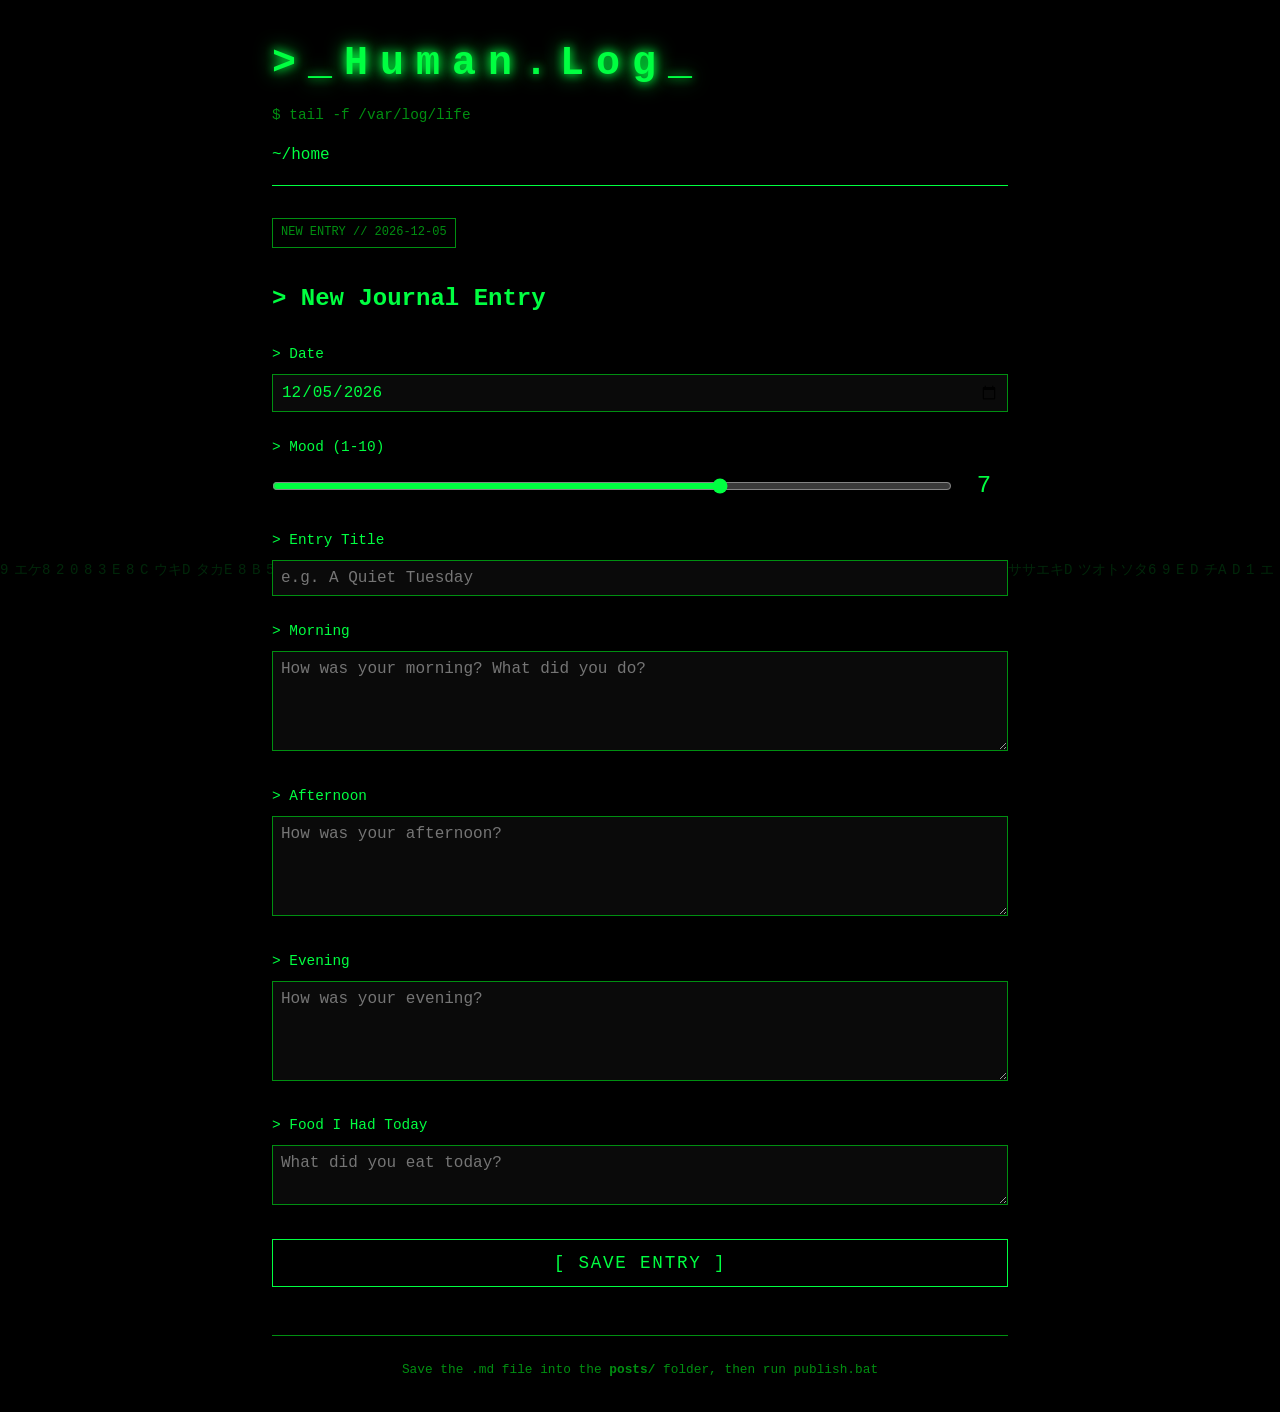
==== journal.html @ b3be8eaa "update" ====
<!DOCTYPE html>
<html lang="en">
<head>
  <meta charset="UTF-8">
  <meta name="viewport" content="width=device-width, initial-scale=1.0">
  <title>Journal Entry — Human.Log</title>
  <link rel="stylesheet" href="css/style.css">
  <style>
    .form-group { margin-bottom: 1.5rem; }
    .form-group label { display: block; color: #00ff41; margin-bottom: 0.5rem; font-size: 0.9rem; }
    .form-group input, .form-group textarea {
      width: 100%; background: #0a0a0a; border: 1px solid #008f11;
      color: #00ff41; font-family: inherit; font-size: 1rem; padding: 0.5rem;
      outline: none;
    }
    .form-group input:focus, .form-group textarea:focus {
      border-color: #00ff41; box-shadow: 0 0 10px rgba(0,255,65,0.3);
    }
    .form-group textarea { min-height: 100px; resize: vertical; }
    .mood-row { display: flex; gap: 0.5rem; align-items: center; }
    .mood-row input[type=range] { flex: 1; accent-color: #00ff41; background: #0a0a0a; height: 4px; }
    .mood-value { font-size: 1.5rem; min-width: 3rem; text-align: center; }
    .btn-save {
      background: transparent; border: 1px solid #00ff41; color: #00ff41;
      font-family: inherit; font-size: 1.1rem; padding: 0.8rem 2rem;
      cursor: pointer; letter-spacing: 0.1em; width: 100%;
    }
    .btn-save:hover { background: rgba(0,255,65,0.1); box-shadow: 0 0 15px rgba(0,255,65,0.3); }
    .preview { margin-top: 2rem; display: none; }
    .preview.show { display: block; }
    .preview-box { background: #0a0a0a; border: 1px solid #008f11; padding: 1rem; white-space: pre-wrap; font-size: 0.85rem; max-height: 300px; overflow-y: auto; }
  </style>
</head>
<body>
  <canvas id="matrix-canvas"></canvas>
  <div class="container">
    <header>
      <h1>>_Human.Log<span>_</span></h1>
      <div class="tagline">$ tail -f /var/log/life</div>
      <nav><a href="index.html">~/home</a></nav>
    </header>

    <div class="status-bar" id="status-bar">NEW ENTRY // INITIALIZING...</div>
    <h2 style="margin-bottom:1.5rem">> New Journal Entry</h2>

    <form id="journal-form">
      <div class="form-group">
        <label>> Date</label>
        <input type="date" id="entry-date">
      </div>

      <div class="form-group">
        <label>> Mood (1-10)</label>
        <div class="mood-row">
          <input type="range" id="mood" min="1" max="10" value="7">
          <span class="mood-value" id="mood-display">7</span>
        </div>
      </div>

      <div class="form-group">
        <label>> Entry Title</label>
        <input type="text" id="entry-title" placeholder="e.g. A Quiet Tuesday">
      </div>

      <div class="form-group">
        <label>> Morning</label>
        <textarea id="morning" placeholder="How was your morning? What did you do?"></textarea>
      </div>

      <div class="form-group">
        <label>> Afternoon</label>
        <textarea id="afternoon" placeholder="How was your afternoon?"></textarea>
      </div>

      <div class="form-group">
        <label>> Evening</label>
        <textarea id="evening" placeholder="How was your evening?"></textarea>
      </div>

      <div class="form-group">
        <label>> Food I Had Today</label>
        <textarea id="food" placeholder="What did you eat today?" style="min-height:60px"></textarea>
      </div>

      <button type="button" class="btn-save" id="save-btn">[ SAVE ENTRY ]</button>
    </form>

    <div class="preview" id="preview">
      <div class="status-bar">PREVIEW</div>
      <div class="preview-box" id="preview-content"></div>
      <button type="button" class="btn-save" id="download-btn" style="margin-top:1rem">[ DOWNLOAD .md FILE ]</button>
    </div>

    <footer style="margin-top:3rem">
      <p>Save the .md file into the <strong>posts/</strong> folder, then run publish.bat</p>
    </footer>
  </div>

  <script src="js/matrix-rain.js"></script>
  <script>
    document.getElementById('status-bar').textContent = 'NEW ENTRY // ' + new Date().toISOString().split('T')[0];
  </script>
  <script>
    const moodSlider = document.getElementById('mood');
    const moodDisplay = document.getElementById('mood-display');
    const dateInput = document.getElementById('entry-date');
    dateInput.value = new Date().toISOString().split('T')[0];

    moodSlider.addEventListener('input', () => {
      moodDisplay.textContent = moodSlider.value;
    });

    function generateMarkdown() {
      const date = dateInput.value;
      const mood = moodSlider.value;
      const title = document.getElementById('entry-title').value || 'Journal Entry - ' + date;
      const morning = document.getElementById('morning').value;
      const afternoon = document.getElementById('afternoon').value;
      const evening = document.getElementById('evening').value;
      const food = document.getElementById('food').value;

      let md = '# ' + title + '\n';
      md += 'Date: ' + date + '\n';
      md += 'Mood: ' + mood + '/10\n\n';
      if (morning) md += '## Morning\n' + morning + '\n\n';
      if (afternoon) md += '## Afternoon\n' + afternoon + '\n\n';
      if (evening) md += '## Evening\n' + evening + '\n\n';
      if (food) md += '## Food I Had Today\n' + food + '\n\n';
      return md;
    }

    function getSlug(title, date) {
      const base = title.toLowerCase().replace(/[^a-z0-9]+/g, '-').replace(/^-|-$/g, '') || 'entry';
      return date + '-' + base;
    }

    document.getElementById('save-btn').addEventListener('click', () => {
      const md = generateMarkdown();
      document.getElementById('preview-content').textContent = md;
      document.getElementById('preview').classList.add('show');
    });

    document.getElementById('download-btn').addEventListener('click', () => {
      const date = dateInput.value;
      const title = document.getElementById('entry-title').value || 'untitled';
      const slug = getSlug(title, date);
      const md = generateMarkdown();
      const blob = new Blob([md], { type: 'text/markdown' });
      const a = document.createElement('a');
      a.href = URL.createObjectURL(blob);
      a.download = slug + '.md';
      a.click();
      URL.revokeObjectURL(a.href);
    });
  </script>
</body>
</html>
---- css/style.css ----
* { margin: 0; padding: 0; box-sizing: border-box; }
body { background-color: #000; color: #00ff41; font-family: 'Courier New', Courier, monospace; line-height: 1.6; }
#matrix-canvas { position: fixed; top: 0; left: 0; width: 100%; height: 100%; z-index: 0; opacity: 0.15; pointer-events: none; }
.container { position: relative; z-index: 1; max-width: 800px; margin: 0 auto; padding: 2rem; min-height: 100vh; }
header { border-bottom: 1px solid #00ff41; padding-bottom: 1rem; margin-bottom: 2rem; }
header h1 { font-size: 2.5rem; text-shadow: 0 0 10px #00ff41, 0 0 20px #00ff41; letter-spacing: 0.3em; }
header h1 span { animation: blink 1s step-end infinite; }
.tagline { color: #008f11; font-size: 0.9rem; margin-top: 0.5rem; }
nav { margin-top: 1rem; }
nav a { color: #00ff41; text-decoration: none; margin-right: 1.5rem; }
nav a:hover { text-shadow: 0 0 8px #00ff41; }
.hero { text-align: center; padding: 3rem 0; border: 1px solid #00ff41; margin-bottom: 3rem; background: rgba(0,255,65,0.03); }
.hero h2 { font-size: 1.3rem; text-transform: uppercase; letter-spacing: 0.2em; margin-bottom: 1rem; }
.hero p { color: #008f11; max-width: 600px; margin: 0 auto; }
.post-list { list-style: none; }
.post-item { border: 1px solid #008f11; padding: 1.5rem; margin-bottom: 1.5rem; }
.post-item:hover { border-color: #00ff41; box-shadow: 0 0 15px rgba(0,255,65,0.2); }
.post-item h3 { margin-bottom: 0.5rem; }
.post-item h3 a { color: #00ff41; text-decoration: none; }
.post-item h3 a:hover { text-shadow: 0 0 8px #00ff41; }
.post-meta { font-size: 0.8rem; color: #008f11; margin-bottom: 0.8rem; }
.post-content { color: #ccc; padding: 2rem 0; }
.post-content h1 { font-size: 2rem; margin: 2rem 0 1rem; text-shadow: 0 0 8px #00ff41; }
.post-content h2 { font-size: 1.5rem; margin: 1.5rem 0 1rem; color: #00ff41; }
.post-content p { margin-bottom: 1rem; }
.post-content code { background: #0a0a0a; border: 1px solid #008f11; padding: 0.2rem 0.4rem; color: #00ff41; }
.post-content pre { background: #0a0a0a; border: 1px solid #008f11; padding: 1rem; margin: 1rem 0; overflow-x: auto; }
.post-content blockquote { border-left: 3px solid #00ff41; padding-left: 1rem; margin: 1rem 0; color: #008f11; }
footer { border-top: 1px solid #008f11; padding-top: 1.5rem; margin-top: 3rem; text-align: center; font-size: 0.8rem; color: #008f11; }
footer a { color: #00ff41; text-decoration: none; }
@keyframes blink { 50% { opacity: 0; } }
.status-bar { font-size: 0.75rem; color: #008f11; border: 1px solid #008f11; padding: 0.3rem 0.5rem; margin-bottom: 2rem; display: inline-block; }
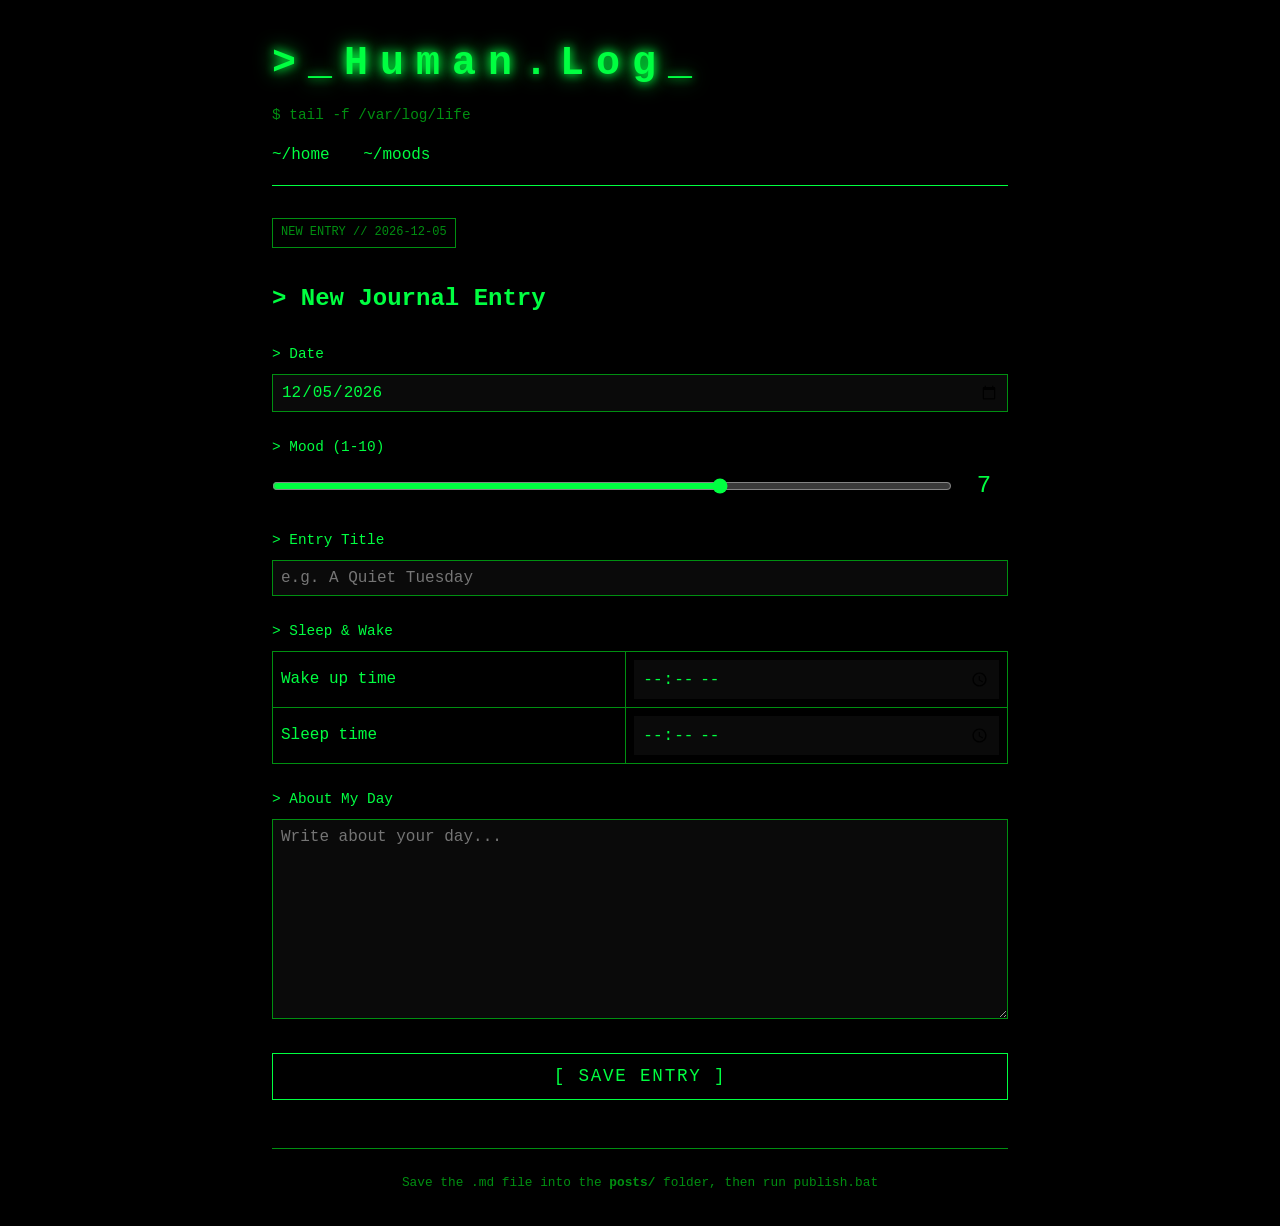
==== commit 38c0de8e: "update" ====
--- a/journal.html
+++ b/journal.html
@@ -16,10 +16,13 @@
     .form-group input:focus, .form-group textarea:focus {
       border-color: #00ff41; box-shadow: 0 0 10px rgba(0,255,65,0.3);
     }
-    .form-group textarea { min-height: 100px; resize: vertical; }
+    .form-group textarea { min-height: 200px; resize: vertical; }
     .mood-row { display: flex; gap: 0.5rem; align-items: center; }
-    .mood-row input[type=range] { flex: 1; accent-color: #00ff41; background: #0a0a0a; height: 4px; }
+    .mood-row input[type=range] { flex: 1; accent-color: #00ff41; height: 4px; }
     .mood-value { font-size: 1.5rem; min-width: 3rem; text-align: center; }
+    .time-table { width: 100%; border-collapse: collapse; }
+    .time-table td { border: 1px solid #008f11; padding: 0.5rem; }
+    .time-table input { background: #0a0a0a; border: none; color: #00ff41; font-family: inherit; font-size: 1rem; width: 100%; outline: none; }
     .btn-save {
       background: transparent; border: 1px solid #00ff41; color: #00ff41;
       font-family: inherit; font-size: 1.1rem; padding: 0.8rem 2rem;
@@ -37,10 +40,10 @@
     <header>
       <h1>>_Human.Log<span>_</span></h1>
       <div class="tagline">$ tail -f /var/log/life</div>
-      <nav><a href="index.html">~/home</a></nav>
+      <nav><a href="index.html">~/home</a> <a href="tracker.html">~/moods</a></nav>
     </header>
 
-    <div class="status-bar" id="status-bar">NEW ENTRY // INITIALIZING...</div>
+    <div class="status-bar" id="status-bar"></div>
     <h2 style="margin-bottom:1.5rem">> New Journal Entry</h2>
 
     <form id="journal-form">
@@ -63,23 +66,16 @@
       </div>
 
       <div class="form-group">
-        <label>> Morning</label>
-        <textarea id="morning" placeholder="How was your morning? What did you do?"></textarea>
+        <label>> Sleep & Wake</label>
+        <table class="time-table">
+          <tr><td>Wake up time</td><td><input type="time" id="wakeup"></td></tr>
+          <tr><td>Sleep time</td><td><input type="time" id="sleeptime"></td></tr>
+        </table>
       </div>
 
       <div class="form-group">
-        <label>> Afternoon</label>
-        <textarea id="afternoon" placeholder="How was your afternoon?"></textarea>
-      </div>
-
-      <div class="form-group">
-        <label>> Evening</label>
-        <textarea id="evening" placeholder="How was your evening?"></textarea>
-      </div>
-
-      <div class="form-group">
-        <label>> Food I Had Today</label>
-        <textarea id="food" placeholder="What did you eat today?" style="min-height:60px"></textarea>
+        <label>> About My Day</label>
+        <textarea id="about-day" placeholder="Write about your day..."></textarea>
       </div>
 
       <button type="button" class="btn-save" id="save-btn">[ SAVE ENTRY ]</button>
@@ -98,13 +94,13 @@
 
   <script src="js/matrix-rain.js"></script>
   <script>
-    document.getElementById('status-bar').textContent = 'NEW ENTRY // ' + new Date().toISOString().split('T')[0];
-  </script>
-  <script>
+    const now = new Date();
+    document.getElementById('status-bar').textContent = 'NEW ENTRY // ' + now.toISOString().split('T')[0];
+
     const moodSlider = document.getElementById('mood');
     const moodDisplay = document.getElementById('mood-display');
     const dateInput = document.getElementById('entry-date');
-    dateInput.value = new Date().toISOString().split('T')[0];
+    dateInput.value = now.toISOString().split('T')[0];
 
     moodSlider.addEventListener('input', () => {
       moodDisplay.textContent = moodSlider.value;
@@ -114,18 +110,17 @@
       const date = dateInput.value;
       const mood = moodSlider.value;
       const title = document.getElementById('entry-title').value || 'Journal Entry - ' + date;
-      const morning = document.getElementById('morning').value;
-      const afternoon = document.getElementById('afternoon').value;
-      const evening = document.getElementById('evening').value;
-      const food = document.getElementById('food').value;
+      const wakeup = document.getElementById('wakeup').value;
+      const sleeptime = document.getElementById('sleeptime').value;
+      const about = document.getElementById('about-day').value;
 
       let md = '# ' + title + '\n';
       md += 'Date: ' + date + '\n';
-      md += 'Mood: ' + mood + '/10\n\n';
-      if (morning) md += '## Morning\n' + morning + '\n\n';
-      if (afternoon) md += '## Afternoon\n' + afternoon + '\n\n';
-      if (evening) md += '## Evening\n' + evening + '\n\n';
-      if (food) md += '## Food I Had Today\n' + food + '\n\n';
+      md += 'Mood: ' + mood + '/10\n';
+      if (wakeup) md += 'Wake: ' + wakeup + '\n';
+      if (sleeptime) md += 'Sleep: ' + sleeptime + '\n';
+      md += '\n';
+      if (about) md += about + '\n\n';
       return md;
     }
 
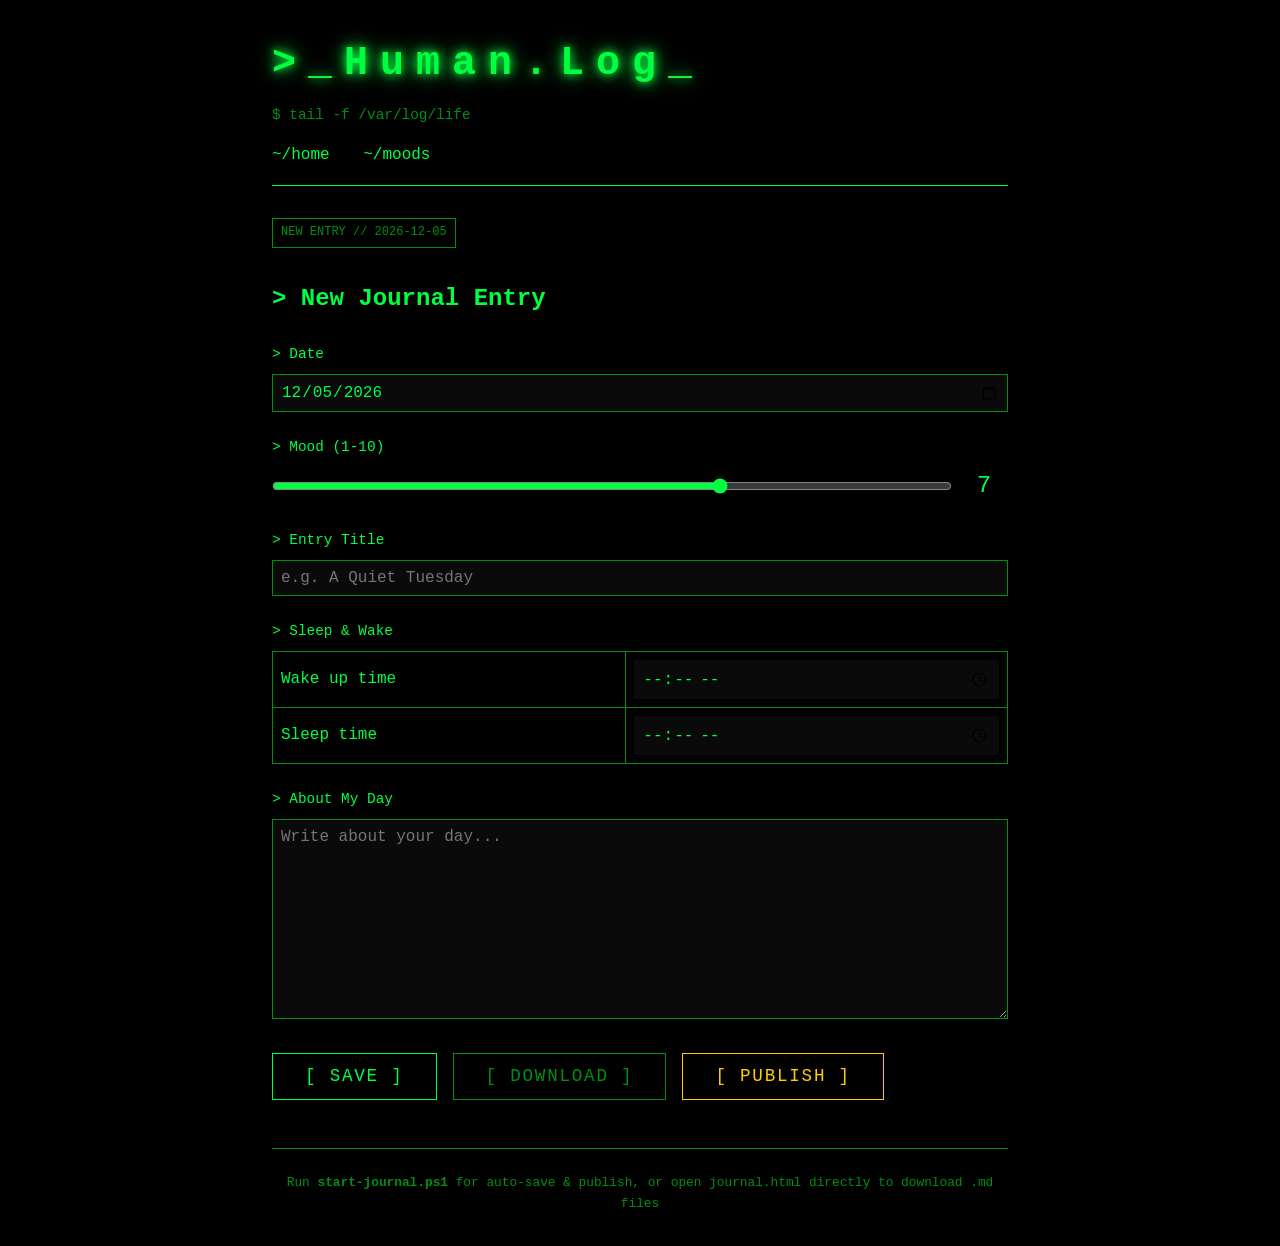
==== commit e144b081: "update" ====
--- a/journal.html
+++ b/journal.html
@@ -23,15 +23,22 @@
     .time-table { width: 100%; border-collapse: collapse; }
     .time-table td { border: 1px solid #008f11; padding: 0.5rem; }
     .time-table input { background: #0a0a0a; border: none; color: #00ff41; font-family: inherit; font-size: 1rem; width: 100%; outline: none; }
-    .btn-save {
+    .btn-row { display: flex; gap: 1rem; margin-top: 1rem; }
+    .btn-save, .btn-publish {
       background: transparent; border: 1px solid #00ff41; color: #00ff41;
       font-family: inherit; font-size: 1.1rem; padding: 0.8rem 2rem;
-      cursor: pointer; letter-spacing: 0.1em; width: 100%;
-    }
-    .btn-save:hover { background: rgba(0,255,65,0.1); box-shadow: 0 0 15px rgba(0,255,65,0.3); }
-    .preview { margin-top: 2rem; display: none; }
-    .preview.show { display: block; }
-    .preview-box { background: #0a0a0a; border: 1px solid #008f11; padding: 1rem; white-space: pre-wrap; font-size: 0.85rem; max-height: 300px; overflow-y: auto; }
+      cursor: pointer; letter-spacing: 0.1em; text-align: center;
+    }
+    .btn-save:hover, .btn-publish:hover { background: rgba(0,255,65,0.1); box-shadow: 0 0 15px rgba(0,255,65,0.3); }
+    .btn-publish { border-color: #ffcc00; color: #ffcc00; }
+    .btn-publish:hover { background: rgba(255,204,0,0.1); box-shadow: 0 0 15px rgba(255,204,0,0.3); }
+    .btn-download { border-color: #008f11; color: #008f11; }
+    .status-msg { margin-top: 1rem; padding: 0.5rem; border: 1px solid #008f11; display: none; text-align: center; }
+    .status-msg.show { display: block; }
+    .status-msg.success { border-color: #00ff41; color: #00ff41; }
+    .status-msg.error { border-color: #ff4444; color: #ff4444; }
+    .server-badge { display: none; border: 1px solid #ffcc00; color: #ffcc00; padding: 0.3rem 0.5rem; font-size: 0.75rem; margin-bottom: 1rem; }
+    .server-badge.show { display: inline-block; }
   </style>
 </head>
 <body>
@@ -44,6 +51,7 @@
     </header>
 
     <div class="status-bar" id="status-bar"></div>
+    <div class="server-badge" id="server-badge">LIVE SERVER MODE</div>
     <h2 style="margin-bottom:1.5rem">> New Journal Entry</h2>
 
     <form id="journal-form">
@@ -78,17 +86,17 @@
         <textarea id="about-day" placeholder="Write about your day..."></textarea>
       </div>
 
-      <button type="button" class="btn-save" id="save-btn">[ SAVE ENTRY ]</button>
+      <div class="btn-row">
+        <button type="button" class="btn-save" id="save-btn">[ SAVE ]</button>
+        <button type="button" class="btn-save btn-download" id="download-btn">[ DOWNLOAD ]</button>
+        <button type="button" class="btn-publish" id="publish-btn">[ PUBLISH ]</button>
+      </div>
     </form>
 
-    <div class="preview" id="preview">
-      <div class="status-bar">PREVIEW</div>
-      <div class="preview-box" id="preview-content"></div>
-      <button type="button" class="btn-save" id="download-btn" style="margin-top:1rem">[ DOWNLOAD .md FILE ]</button>
-    </div>
+    <div class="status-msg" id="status-msg"></div>
 
     <footer style="margin-top:3rem">
-      <p>Save the .md file into the <strong>posts/</strong> folder, then run publish.bat</p>
+      <p>Run <strong>start-journal.ps1</strong> for auto-save &amp; publish, or open journal.html directly to download .md files</p>
     </footer>
   </div>
 
@@ -129,23 +137,71 @@
       return date + '-' + base;
     }
 
+    const apiUrl = typeof API_URL !== 'undefined' ? API_URL : null;
+    if (apiUrl) {
+      document.getElementById('server-badge').classList.add('show');
+    }
+
+    function showStatus(msg, type) {
+      const el = document.getElementById('status-msg');
+      el.textContent = msg;
+      el.className = 'status-msg show ' + (type || '');
+      setTimeout(() => el.classList.remove('show'), 5000);
+    }
+
     document.getElementById('save-btn').addEventListener('click', () => {
       const md = generateMarkdown();
-      document.getElementById('preview-content').textContent = md;
-      document.getElementById('preview').classList.add('show');
+      const slug = getSlug(document.getElementById('entry-title').value || 'untitled', dateInput.value);
+
+      if (apiUrl) {
+        fetch(apiUrl + '/save', {
+          method: 'POST',
+          headers: { 'Content-Type': 'application/x-www-form-urlencoded' },
+          body: 'slug=' + encodeURIComponent(slug) + '&content=' + encodeURIComponent(md)
+        }).then(r => r.json()).then(d => {
+          showStatus('Saved as ' + d.file, 'success');
+        }).catch(() => {
+          showStatus('Failed to save', 'error');
+        });
+      } else {
+        const blob = new Blob([md], { type: 'text/markdown' });
+        const a = document.createElement('a');
+        a.href = URL.createObjectURL(blob);
+        a.download = slug + '.md';
+        a.click();
+        URL.revokeObjectURL(a.href);
+        showStatus('File downloaded. Move it to the posts/ folder.', 'success');
+      }
     });
 
     document.getElementById('download-btn').addEventListener('click', () => {
-      const date = dateInput.value;
-      const title = document.getElementById('entry-title').value || 'untitled';
-      const slug = getSlug(title, date);
       const md = generateMarkdown();
+      const slug = getSlug(document.getElementById('entry-title').value || 'untitled', dateInput.value);
       const blob = new Blob([md], { type: 'text/markdown' });
       const a = document.createElement('a');
       a.href = URL.createObjectURL(blob);
       a.download = slug + '.md';
       a.click();
       URL.revokeObjectURL(a.href);
+      showStatus('File downloaded.', 'success');
+    });
+
+    document.getElementById('publish-btn').addEventListener('click', () => {
+      if (!apiUrl) {
+        showStatus('Open via start-journal.ps1 to use auto-publish', 'error');
+        return;
+      }
+      fetch(apiUrl + '/save', {
+        method: 'POST',
+        headers: { 'Content-Type': 'application/x-www-form-urlencoded' },
+        body: 'slug=' + encodeURIComponent(getSlug(document.getElementById('entry-title').value || 'untitled', dateInput.value)) + '&content=' + encodeURIComponent(generateMarkdown())
+      }).then(r => r.json()).then(() => {
+        return fetch(apiUrl + '/publish', { method: 'POST' });
+      }).then(r => r.json()).then(d => {
+        if (d.published) showStatus('Saved and published to GitHub!', 'success');
+      }).catch(() => {
+        showStatus('Failed to publish', 'error');
+      });
     });
   </script>
 </body>
